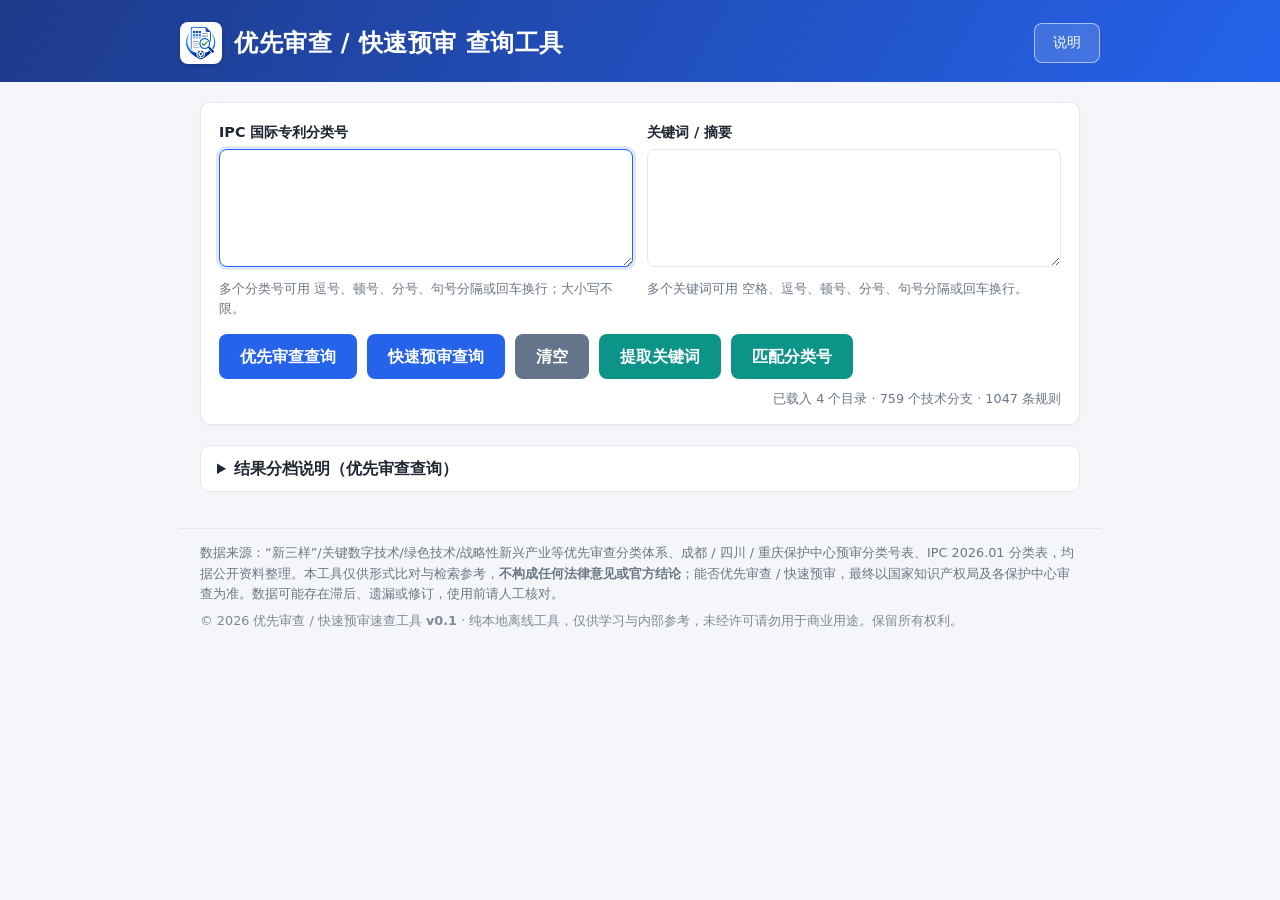
==== 优先审查-快速预审速查.html @ 8c1fa7c7 "v0.1 收尾：重命名入口页 / 重写 README / 去占位与页眉版本号 - 入口页 index.html → 优先审查-快速预审速查.html（双击即用） - 重写 README（当前功能、双击" ====
<!DOCTYPE html>
<html lang="zh-CN">
<head>
<meta charset="UTF-8">
<meta name="viewport" content="width=device-width, initial-scale=1.0">
<title>优先审查-快速预审速查</title>
<link rel="icon" type="image/png" href="assets/logo.png">
<link rel="stylesheet" href="styles.css">
</head>
<body>
<header class="app-header">
  <div class="app-header-row">
    <div class="app-brand">
      <img src="assets/logo.png" alt="工具图标" class="app-logo">
      <h1>优先审查 / 快速预审 查询工具</h1>
    </div>
    <button id="btn-help" class="help-btn" type="button">说明</button>
  </div>
</header>

<main class="container">
  <section class="query-card">
    <div class="field-row">
      <div class="field">
        <label for="ipc">IPC 国际专利分类号</label>
        <textarea id="ipc" class="rect" rows="4" autocomplete="off" autofocus></textarea>
        <div class="hint">多个分类号可用 逗号、顿号、分号、句号分隔或回车换行；大小写不限。</div>
      </div>
      <div class="field">
        <label for="kw">关键词 / 摘要</label>
        <textarea id="kw" class="rect" rows="4" autocomplete="off"></textarea>
        <div class="hint">多个关键词可用 空格、逗号、顿号、分号、句号分隔或回车换行。</div>
      </div>
    </div>
    <div class="actions">
      <button id="btn-search" class="primary">优先审查查询</button>
      <button id="btn-prefiling" class="primary" type="button">快速预审查询</button>
      <button id="btn-clear" class="neutral">清空</button>
      <button id="btn-recog" class="tool" type="button">提取关键词</button>
      <button id="btn-classify" class="tool" type="button">匹配分类号</button>
      <span id="db-stat" class="db-stat"></span>
    </div>
    <div id="kw-chips" class="kw-chips" hidden></div>
  </section>

  <section id="verdict" class="verdict" hidden></section>
  <section id="results" class="results"></section>
  <section id="prefiling" class="prefiling" hidden></section>
  <section id="classify" class="classify" hidden></section>

  <details class="legend">
    <summary>结果分档说明（优先审查查询）</summary>
    <ul>
      <li><span class="tag t-ok">完全命中</span> IPC 与关键词均命中 —— 落入优先审查目录范围。</li>
      <li><span class="tag t-warn">需人工确认</span> IPC 命中，但该条目<b>无关键词限定</b>（如绿色技术目录）——不自动放行，请人工确认。</li>
      <li><span class="tag t-warn">疑似命中</span> IPC 命中，关键词列以「等」结尾且未显式命中 —— 请人工复核。</li>
      <li><span class="tag t-miss">IPC 在范围</span> IPC 落入该分支，但所给关键词未对上 —— 可调整关键词再判。</li>
      <li><span class="tag t-no">未命中</span> 该 IPC 不在任何目录范围内。</li>
    </ul>
  </details>
</main>

<footer class="app-footer">
  <p class="footer-disclaimer">数据来源：“新三样”/关键数字技术/绿色技术/战略性新兴产业等优先审查分类体系、成都 / 四川 / 重庆保护中心预审分类号表、IPC 2026.01 分类表，均据公开资料整理。本工具仅供形式比对与检索参考，<b>不构成任何法律意见或官方结论</b>；能否优先审查 / 快速预审，最终以国家知识产权局及各保护中心审查为准。数据可能存在滞后、遗漏或修订，使用前请人工核对。</p>
  <p class="footer-copyright">© 2026 优先审查 / 快速预审速查工具 <b>v0.1</b> · 纯本地离线工具，仅供学习与内部参考，未经许可请勿用于商业用途。保留所有权利。</p>
</footer>

<!-- 使用说明弹窗 -->
<div id="help-modal" class="modal" hidden>
  <div class="modal-box" role="dialog" aria-modal="true" aria-label="使用说明">
    <button id="help-close" class="modal-close" type="button" aria-label="关闭">×</button>
    <div class="modal-content">
      <h2>使用说明</h2>

      <h3>一、项目说明</h3>
      <p><b>纯本地网页</b>，<b>不联网、不上传数据</b>，判定在本地完成。</p>
      <p>用于专利申请前快速比对两件事：</p>
      <ol>
        <li>技术方案能否走 <b>国家知识产权局「优先审查」</b>；</li>
        <li>能否走 <b>地方保护中心「快速预审」</b>（目前覆盖 成都 / 四川 / 重庆）。</li>
      </ol>
      <blockquote>结论仅供形式比对参考，<b>最终以官方审查为准</b>。</blockquote>

      <h3>二、输入区</h3>
      <ul>
        <li><b>IPC 国际专利分类号</b>：可填一个或多个。多个之间用 <code>空格 / 逗号 / 顿号 / 分号 / 句号 / 回车</code> 分隔；大小写不限（如 <code>B60K6/10</code>、<code>H01M10/0563</code>、<code>G06F40/30</code>）。</li>
        <li><b>关键词 / 摘要</b>：可填关键词，也可直接<b>粘贴一段摘要</b>。多个关键词用 <code>空格 / 逗号 / 顿号 / 分号 / 句号 / 回车</code> 分隔；中文按宽松子串匹配。</li>
      </ul>

      <h3>三、按钮说明</h3>
      <h4>① 优先审查查询（需 IPC + 关键词）</h4>
      <p>判定技术方案是否落入国家优先审查目录（“新三样”、关键数字技术、绿色技术、战略性新兴产业）。<br><b>规则：分类号匹配 且 关键词匹配。</b></p>
      <p>结果分五档：</p>
      <ul>
        <li><b>完全命中</b>：IPC 与关键词均命中，落入优先审查目录范围。</li>
        <li><b>需人工确认</b>：IPC 命中，但该条目无关键词限定（如绿色技术目录）——不自动放行，请人工确认。</li>
        <li><b>疑似命中</b>：IPC 命中，关键词列以“等”结尾且未显式命中——请人工复核。</li>
        <li><b>IPC 在范围</b>：IPC 落入分支，但所给关键词没对上——可调整关键词再判。</li>
        <li><b>未命中</b>：该 IPC 不在任何目录范围内。</li>
      </ul>
      <h4>② 快速预审查询（只需 IPC）</h4>
      <p>按 IPC 小类查 <b>成都 / 四川 / 重庆</b> 三个保护中心的预审受理范围，显示命中的小类及所属产业领域：</p>
      <ul>
        <li><b>成都</b>：生物 / 新材料</li>
        <li><b>四川</b>：新一代信息技术 / 装备制造</li>
        <li><b>重庆</b>：新一代信息技术 / 生物</li>
      </ul>
      <blockquote>注意：本工具<b>只判断分类号是否落入预审受理范围，不代表该方案一定能通过预审</b>。是否可预审，需由代理师结合创造性等实质条件自行判断。</blockquote>
      <h4>③ 清空</h4>
      <p>清空两个输入框与全部查询结果。</p>
      <h4>④ 提取关键词</h4>
      <p>在关键词框粘贴摘要或一段话，从这段话中识别出与<b>优先审查关键词词库</b>对应的关键词，即如果这段话中有词语在关键词词库中，就会以标签显示（可删除非实际技术点的关键词）；确认后点「替换关键词」填回关键词框。</p>
      <h4>⑤ 匹配分类号（由关键词反查 IPC）</h4>
      <p>无分类号时，输入或提取关键词后点此，从优先审查目录<b>反查候选 IPC 分类号</b>，并附<b>官方 IPC 分类表说明</b>，便于识别：</p>
      <ul>
        <li>顶部 <code>全部 / A…H</code> 按钮按 <b>IPC 部（大类）</b> 筛选，括号内为该部候选数量；</li>
        <li><b>点候选号即填入 IPC 框</b>（可多选累加），再去点「优先审查查询」或「快速预审查询」；</li>
        <li><b>2026.01 新分类号提示</b>：目录沿用旧分类号，而 2026.01 版分类表对部分小类做了修订（主要是 <code>H01L</code> 半导体器件整体迁入新设的 <code>H10</code> 系列，例如 <code>H01L31</code> 光伏 → <code>H10F</code>、<code>H01L33</code> 发光 → <code>H10H</code>）。命中这类旧号时，会在该行标出对应的 <b>2026.01 新分类号</b>，便于到专利检索系统中使用。</li>
      </ul>
      <blockquote>反查 IPC 可能出现 IPC 小类词条较多，建议在专利查询网站查询与技术方案类似的专利文件，并复制其 IPC 分类号。</blockquote>

      <h3>四、典型用法</h3>
      <ul>
        <li><b>已知分类号</b>：直接填 IPC（+ 关键词）→ 点「优先审查查询」或「快速预审查询」。</li>
        <li><b>只有技术方案</b>：关键词框粘贴摘要 →「提取关键词」→「替换关键词」→「匹配分类号」→ 点候选号回填 IPC 框 → 优先审查查询 / 快速预审查询。</li>
      </ul>

      <h3>五、注意事项</h3>
      <ul>
        <li>本工具仅作<b>形式比对参考</b>，结论不代表官方意见，最终以国家知识产权局 / 各保护中心审查为准。</li>
        <li>优先审查目录的关键词系人工整理，采用中文宽松子串匹配，可能存在漏判 / 误判，请务必人工复核。</li>
        <li>数据时点：优先审查目录依据各分类体系文件整理；保护中心预审范围依据成都 / 四川 / 重庆官方分类号表；IPC 分类表为 <b>2026.01</b> 版，可能出现无对应分类号的情况。</li>
        <li>全程本地运行，不联网、不上传。</li>
      </ul>
    </div>
  </div>
</div>

<!-- 数据库：_loader 必须最先；各目录数据随后注入 -->
<script src="data/_loader.js"></script>
<script src="data/xinsanyang.js"></script>
<script src="data/shuzi.js"></script>
<script src="data/shuzi_chip.js"></script>
<script src="data/shuzi_quantum.js"></script>
<script src="data/shuzi_iot.js"></script>
<script src="data/shuzi_blockchain.js"></script>
<script src="data/shuzi_iiot.js"></script>
<script src="data/shuzi_metaverse.js"></script>
<script src="data/lvse.js"></script>
<script src="data/zhanlue.js"></script>
<script src="data/zhanlue_1.js"></script>
<script src="data/zhanlue_2.js"></script>
<script src="data/zhanlue_3.js"></script>
<script src="data/zhanlue_4.js"></script>
<!-- 匹配引擎 -->
<script src="match.js"></script>
<!-- 保护中心预审范围数据 -->
<script src="data/prefiling.js"></script>
<!-- IPC 2026.01 旧→新分类号对照 -->
<script src="data/ipc-revision.js"></script>
<!-- UI 逻辑 -->
<script>
(function () {
  'use strict';
  var $ = function (id) { return document.getElementById(id); };

  var CAT_SHORT = {
    xinsanyang: '新三样', shuzi: '关键数字技术', lvse: '绿色技术',
    lvse_appendix: '绿色检索式', zhanlue: '战略性新兴产业'
  };
  var SEC_NAME = {
    A: 'A 人类生活必需', B: 'B 作业；运输', C: 'C 化学；冶金', D: 'D 纺织；造纸',
    E: 'E 固定建筑物', F: 'F 机械工程；照明；加热；武器；爆破', G: 'G 物理', H: 'H 电学'
  };
  var STATUS_META = {
    MATCHED:       { cls: 't-ok',   label: '完全命中' },
    IPC_ONLY_WARN: { cls: 't-warn', label: '需人工确认（无关键词）' },
    KW_OPEN_ENDED: { cls: 't-warn', label: '疑似命中（列表含「等」）' },
    IPC_KW_MISS:   { cls: 't-miss', label: 'IPC 在范围 · 关键词未对上' }
  };

  function esc(s) {
    return String(s == null ? '' : s).replace(/[&<>"]/g, function (c) {
      return { '&': '&amp;', '<': '&lt;', '>': '&gt;', '"': '&quot;' }[c];
    });
  }

  function showDbStat() {
    if (!window.DB || !DB.stats) return;
    var s = DB.stats();
    var loaded = Object.keys(s.byCatalog).length;  // 仅计已含数据的目录
    $('db-stat').textContent = '已载入 ' + loaded + ' 个目录 · ' +
      s.entries + ' 个技术分支 · ' + s.rules + ' 条规则';
  }

  function ruleReasonHtml(res) {
    var r = res.rule, parts = [];
    parts.push('<div class="reason"><span class="k">命中 IPC</span>：<code>' +
      esc(res.matchedPattern) + '</code></div>');
    if (res._ipcs && res._ipcs.length)
      parts.push('<div class="reason"><span class="k">匹配你的 IPC</span>：<code>' +
        res._ipcs.map(esc).join('</code>、<code>') + '</code></div>');
    if (res.status === 'MATCHED') {
      parts.push('<div class="reason"><span class="k">命中关键词</span>：<b>' +
        esc(res.matchedEntryKw) + '</b> ↔ 你的「' + esc(res.matchedQueryKw) + '」</div>');
    } else if (res.status === 'IPC_ONLY_WARN') {
      parts.push('<div class="reason warn">该条目无关键词限定，请人工确认是否确属本分支。</div>');
    } else if (res.status === 'KW_OPEN_ENDED') {
      parts.push('<div class="reason warn">关键词列以「等」结尾、未显式命中：' +
        esc((r.keywords || []).join('、')) + '。请人工复核。</div>');
    } else if (res.status === 'IPC_KW_MISS') {
      parts.push('<div class="reason">本分支关键词：' +
        esc((r.keywords || []).join('、')) + '。可调整关键词后重判。</div>');
    }
    if (r.coverage) parts.push('<div class="reason"><span class="k">覆盖</span>：' + esc(r.coverage) + '</div>');
    if (r.keyword_exclusions && r.keyword_exclusions.length) {
      parts.push('<div class="reason">排除关键词：' + esc(r.keyword_exclusions.join('、')) + '</div>');
    }
    if (r.ipc_exclusions && r.ipc_exclusions.length) {
      parts.push('<div class="reason">排除 IPC：' + esc(r.ipc_exclusions.join('，')) + '</div>');
    }
    return parts.join('');
  }

  function cardHtml(res) {
    var e = res.entry, m = STATUS_META[res.status];
    var src = e.source || {};
    var raw = src.raw_text ? '<details class="raw"><summary>原文</summary><pre>' +
      esc(src.raw_text) + '</pre></details>' : '';
    var pageTxt = src.page ? '<span class="page">PDF p.' + esc(src.page) + '</span>' : '';
    return '<article class="card ' + m.cls + '">' +
      '<div class="card-top">' +
        '<span class="tag ' + m.cls + '">' + m.label + '</span>' +
        '<span class="catalog">' + esc(CAT_SHORT[e.catalog_id] || e.catalog_id) + '</span>' +
        pageTxt +
      '</div>' +
      '<div class="branch"><b>' + esc(e.branch_no || '') + '</b> ' + esc(e.branch_name || '') +
        (e.subsys ? ' <span class="subsys">' + esc(e.subsys) + '</span>' : '') + '</div>' +
      ruleReasonHtml(res) + raw +
    '</article>';
  }

  function groupHtml(title, list, collapsed) {
    if (!list.length) return '';
    var cards = list.map(cardHtml).join('');
    if (collapsed) {
      return '<details class="group"><summary>' + esc(title) + '（' + list.length + '）</summary>' +
        '<div class="card-grid">' + cards + '</div></details>';
    }
    return '<div class="group"><h2>' + esc(title) + '（' + list.length + '）</h2>' +
      '<div class="card-grid">' + cards + '</div></div>';
  }

  function render(out) {
    var V = $('verdict'), R = $('results');
    if (!out.ipcValid) {
      V.hidden = false; V.className = 'verdict v-no';
      V.innerHTML = '请输入有效的 IPC 分类号，例如 <code>B60K6/10</code>、<code>H01M10/0563</code>。';
      R.innerHTML = ''; return;
    }
    var g = { MATCHED: [], IPCONLY: [], OPEN: [], MISS: [] };
    out.results.forEach(function (r) {
      if (r.status === 'MATCHED') g.MATCHED.push(r);
      else if (r.status === 'IPC_ONLY_WARN') g.IPCONLY.push(r);
      else if (r.status === 'KW_OPEN_ENDED') g.OPEN.push(r);
      else g.MISS.push(r);
    });
    var warnN = g.IPCONLY.length + g.OPEN.length;

    // 顶部结论横幅
    V.hidden = false;
    var ipcTxt = out.multi
      ? out.qNorms.map(esc).join('、') + (out.qInvalid.length ? '（忽略无效：' + out.qInvalid.map(esc).join('、') + '）' : '')
      : esc(out.qNorm.norm);
    var kwTxt = out.qKws.length ? esc(out.qKws.join('、')) : '（未填）';
    var head = 'IPC <code>' + ipcTxt + '</code> · 关键词 ' + kwTxt + '<br>';
    if (g.MATCHED.length) {
      V.className = 'verdict v-ok';
      V.innerHTML = head + '✅ <b>落入优先审查目录范围</b>：完全命中 ' + g.MATCHED.length + ' 项' +
        (warnN ? '，另有 ' + warnN + ' 项需确认/疑似。' : '。');
    } else if (warnN) {
      V.className = 'verdict v-warn';
      V.innerHTML = head + '⚠️ <b>需人工确认 / 疑似命中</b> ' + warnN + ' 项，无完全命中（IPC 在范围但关键词未明确对上）。';
    } else if (g.MISS.length) {
      V.className = 'verdict v-miss';
      V.innerHTML = head + 'ℹ️ IPC 落在 ' + g.MISS.length + ' 个分支范围内，但<b>关键词未对上</b>；请调整关键词。';
    } else {
      V.className = 'verdict v-no';
      V.innerHTML = head + '❌ <b>未命中</b>：该 IPC 不在任何优先审查目录范围内。';
    }

    // 有完全命中时，疑似组默认折叠以降噪
    var collapseOpen = g.MATCHED.length > 0;
    R.innerHTML =
      groupHtml('完全命中', g.MATCHED, false) +
      groupHtml('需人工确认（条目无关键词限定）', g.IPCONLY, false) +
      groupHtml('疑似命中（关键词列含「等」，未明确命中）', g.OPEN, collapseOpen) +
      groupHtml('IPC 在范围 · 关键词未对上', g.MISS, true);
  }

  var ORDER = { MATCHED: 0, IPC_ONLY_WARN: 1, KW_OPEN_ENDED: 2, IPC_KW_MISS: 3 };

  function splitIpcLines(s) {
    return String(s || '').split(/[\r\n,，、;；。．\s]+/).map(function (x) { return x.trim(); })
      .filter(function (x) { return x.length > 0; });
  }

  // 多 IPC：逐个 lookup，按 entry+rule 去重，保留最优状态并记录命中的查询码。
  function lookupMulti(ipcStr, kwStr) {
    var toks = splitIpcLines(ipcStr);
    if (toks.length <= 1) return window.Match.lookup(ipcStr, kwStr); // 0 或 1 个 → 原路径

    var valid = [], invalid = [];
    toks.forEach(function (t) {
      var n = window.Match.normalizeIpc(t);
      if (n.valid) { if (valid.indexOf(n.norm) < 0) valid.push(n.norm); }
      else invalid.push(t);
    });

    var seen = {}, merged = [];
    valid.forEach(function (norm) {
      window.Match.lookup(norm, kwStr).results.forEach(function (r) {
        var key = (r.entry.id || r.entry.branch_no) + '#' + r.ruleIndex;
        var prev = seen[key];
        if (!prev) { r._ipcs = [norm]; seen[key] = r; merged.push(r); }
        else if (ORDER[r.status] < ORDER[prev.status]) {
          r._ipcs = prev._ipcs.concat([norm]); seen[key] = r; merged[merged.indexOf(prev)] = r;
        } else if (prev._ipcs.indexOf(norm) < 0) { prev._ipcs.push(norm); }
      });
    });
    merged.sort(function (a, b) { return ORDER[a.status] - ORDER[b.status]; });

    return { multi: true, qNorms: valid, qInvalid: invalid,
             qKws: window.Match.splitKeywords(kwStr),
             ipcValid: valid.length > 0, results: merged };
  }

  // 关键词分词（含句号在内的所有分隔符），用于判断输入是否为整段文字
  function kwTokens(s) {
    return String(s || '').split(/[\r\n,，、;；。．\s]+/).filter(function (x) { return x.length > 0; });
  }
  // 整段文字判断：任一分词长度超过阈值即视为「一大段话」（关键词词条远短于此）
  var PROSE_MAX = 18;
  function looksLikeProse(s) {
    var t = kwTokens(s);
    for (var i = 0; i < t.length; i++) { if (t[i].length > PROSE_MAX) return true; }
    return false;
  }
  // 让句号也能充当分隔符（match.js 的 splitKeywords 不含句号）
  function cleanKw(s) { return String(s || '').replace(/[。．]/g, ' '); }

  function doSearch() {
    $('prefiling').hidden = true; $('prefiling').innerHTML = '';   // 互斥：清空预审范围 / 匹配分类号结果
    $('classify').hidden = true; $('classify').innerHTML = '';
    var kwRaw = $('kw').value;
    if (looksLikeProse(kwRaw)) {
      var V = $('verdict'); V.hidden = false; V.className = 'verdict v-warn';
      V.innerHTML = '检测到整段文字，未拆分为关键词。请先点「提取关键词」，或用 空格、逗号、顿号、分号、句号 手动断开后再查询。';
      $('results').innerHTML = '';
      return;
    }
    render(lookupMulti($('ipc').value, cleanKw(kwRaw)));
  }

  /* ---------------------- 摘要 → 关键词识别（基于目录词库） ---------------------- */
  var VOCAB = null;       // [{term, norm}]，按 norm 长度降序
  var recogTerms = [];    // 当前识别出的关键词（标签）

  function buildVocab() {
    if (VOCAB) return VOCAB;
    var seen = {}, list = [];
    var db = window.DB || { entries: [] };
    for (var e = 0; e < db.entries.length; e++) {
      var rules = db.entries[e].rules || [];
      for (var r = 0; r < rules.length; r++) {
        var kws = rules[r].keywords || [];
        for (var k = 0; k < kws.length; k++) {
          var term = kws[k], norm = window.Match.normKw(term);
          if (!norm || term.length > 16 || seen[norm]) continue; // 跳过过长的拼接式词条
          seen[norm] = true; list.push({ term: term, norm: norm });
        }
      }
    }
    list.sort(function (a, b) { return b.norm.length - a.norm.length; }); // 长词优先
    VOCAB = list; return VOCAB;
  }

  function recognizeKeywords(text) {
    var hay = window.Match.normKw(text);
    if (!hay) return [];
    var vocab = buildVocab(), hits = [];
    for (var i = 0; i < vocab.length; i++) {
      if (hay.indexOf(vocab[i].norm) >= 0) hits.push(vocab[i]); // 已按长词优先
    }
    var kept = [];
    for (var h = 0; h < hits.length; h++) {
      var n = hits[h].norm, sub = false;
      for (var j = 0; j < kept.length; j++) { if (kept[j].norm.indexOf(n) >= 0) { sub = true; break; } }
      if (!sub && n.length >= 2) kept.push(hits[h]); // 抑制被更长词包含的子串 + 至少 2 字
    }
    return kept.map(function (x) { return x.term; });
  }

  function renderChips() {
    var box = $('kw-chips');
    if (!recogTerms.length) { box.hidden = true; box.innerHTML = ''; return; }
    box.hidden = false;
    var chips = recogTerms.map(function (t, idx) {
      return '<span class="chip">' + esc(t) +
        '<button type="button" data-i="' + idx + '" aria-label="移除">×</button></span>';
    }).join('');
    box.innerHTML =
      '<div class="chips-title">识别到 ' + recogTerms.length + ' 个关键词（点击 × 删除不需要的）：</div>' +
      '<div class="chips-wrap">' + chips + '</div>' +
      '<div class="chip-actions">' +
        '<button type="button" id="chip-apply" class="primary">替换关键词（' + recogTerms.length + '）</button>' +
        '<button type="button" id="chip-cancel" class="ghost">取消</button>' +
      '</div>';
  }

  function onRecognize() {
    var terms = recognizeKeywords($('kw').value);
    if (!terms.length) {
      recogTerms = [];
      var box = $('kw-chips'); box.hidden = false;
      box.innerHTML = '<div class="chips-title">未识别到目录内关键词；可用 空格、逗号、顿号、分号、句号 把关键词断开后再查询。</div>';
      return;
    }
    recogTerms = terms; renderChips();
  }

  function onChipsClick(ev) {
    var t = ev.target;
    if (t.id === 'chip-cancel') { recogTerms = []; renderChips(); return; }
    if (t.id === 'chip-apply') { $('kw').value = recogTerms.join(' '); recogTerms = []; renderChips(); return; }
    if (t.tagName === 'BUTTON' && t.getAttribute('data-i') !== null) {
      recogTerms.splice(+t.getAttribute('data-i'), 1); renderChips();
    }
  }

  /* ----------------------- 保护中心快速预审范围 ----------------------- */
  // 按 IPC 小类查 成都/四川/重庆 预审受理范围；只看分类号，不做可专利性判断。
  function prefilingLookup(ipcStr) {
    var toks = splitIpcLines(ipcStr), subs = [], seen = {}, invalid = [], broad = [];
    toks.forEach(function (t) {
      var n = window.Match.normalizeIpc(t);
      if (!n.valid) { invalid.push(t); return; }
      if (!n.subclass) { broad.push(t); return; }                 // 仅到部/大类，无法定位小类
      var s = n.section + n.cls + n.subclass;
      if (!seen[s]) { seen[s] = { sub: s, desc: ((window.PREFILING && window.PREFILING.desc[s]) || ''), raws: [t] }; subs.push(seen[s]); }
      else if (seen[s].raws.indexOf(t) < 0) seen[s].raws.push(t);
    });
    var P = window.PREFILING || { centers: [], scope: {} };
    var centers = P.centers.map(function (c) {
      var sc = P.scope[c.id] || {};
      var hits = subs.filter(function (x) { return sc[x.sub] !== undefined; })
                     .map(function (x) { return { sub: x.sub, desc: x.desc, field: sc[x.sub] }; });
      return { 简称: c.简称, 全称: c.全称, fields: c.fields, hits: hits };
    });
    return { subs: subs, centers: centers, invalid: invalid, broad: broad, hasInput: toks.length > 0 };
  }

  function renderPrefiling(out) {
    var host = $('prefiling'); host.hidden = false;
    if (!out.hasInput) {
      host.innerHTML = '<div class="pf-center-card pf-none"><div class="pf-miss-note">请输入至少一个 IPC 分类号，例如 <code>G06F</code>、<code>A61K</code>、<code>B60K6/10</code>。</div></div>';
      return;
    }
    var subTxt = out.subs.length ? out.subs.map(function (x) { return esc(x.sub); }).join('、') : '（无有效小类）';
    var html = '<h2>保护中心快速预审范围</h2><div class="pf-query">所查小类：' + subTxt + '</div>';
    html += out.centers.map(function (c) {
      var head = '<div class="pf-chead"><b>' + esc(c.简称) + '</b><span class="pf-fields">' + esc(c.fields.join(' / ')) + '</span></div>';
      var body;
      if (c.hits.length) {
        body = '<div class="pf-verdict pf-ok">✅ 命中 ' + c.hits.length + ' / ' + out.subs.length + ' 个分类号</div>' +
          c.hits.map(function (h) {
            return '<div class="pf-hit"><span class="pf-sub">' + esc(h.sub) + '</span>' +
              '<span class="pf-field">' + esc(h.field) + '</span>' +
              '<span class="pf-name">' + esc(h.desc || '') + '</span></div>';
          }).join('');
      } else {
        body = '<div class="pf-verdict pf-none-v">❌ 所查分类号均不在该中心预审范围</div>';
      }
      return '<article class="pf-center-card' + (c.hits.length ? '' : ' pf-none') + '">' + head + body + '</article>';
    }).join('');
    if (out.broad.length)
      html += '<div class="pf-broad">以下输入仅到「部 / 大类」，无法定位小类，请补全到 4 位小类（如 G06 → G06F）：<code>' + out.broad.map(esc).join('</code>、<code>') + '</code></div>';
    if (out.invalid.length)
      html += '<div class="pf-invalid">无法识别的分类号：<code>' + out.invalid.map(esc).join('</code>、<code>') + '</code></div>';
    html += '<div class="pf-footer">提示：以上仅表示该 IPC 小类是否落入各中心<b>预审受理范围</b>，<b>不代表该技术方案一定能通过预审</b>。是否可预审，需由代理师结合创造性等实质条件自行判断。</div>';
    host.innerHTML = html;
  }

  /* ----------------- 匹配分类号：关键词反查 IPC + 官方分类表说明 ----------------- */
  // 用关键词反查优先审查目录数据库，得到候选 IPC 分类号 + 命中分支。
  function classifyByKeywords(kwStr) {
    var qKws = window.Match.splitKeywords(cleanKw(kwStr));
    var out = { qKws: qKws, candidates: [], byCatalog: {}, branchN: 0, hasKw: qKws.length > 0, prose: looksLikeProse(kwStr) };
    if (!qKws.length || out.prose) return out;
    var db = window.DB || { entries: [] }, seenIpc = {};
    for (var e = 0; e < db.entries.length; e++) {
      var entry = db.entries[e], rules = entry.rules || [];
      for (var r = 0; r < rules.length; r++) {
        var rule = rules[r], rkws = rule.keywords || [];
        if (!rkws.length) continue;                       // ipc_only / 无关键词分支跳过
        var hitR = null;
        for (var i = 0; i < qKws.length && !hitR; i++)
          for (var j = 0; j < rkws.length; j++)
            if (window.Match.kwMatch(qKws[i], rkws[j])) { hitR = rkws[j]; break; }
        if (!hitR) continue;
        var pats = rule.ipc_patterns || [];
        for (var k = 0; k < pats.length; k++) { if (!seenIpc[pats[k]]) { seenIpc[pats[k]] = true; out.candidates.push(pats[k]); } }
        var cat = entry.catalog_id || '?';
        (out.byCatalog[cat] = out.byCatalog[cat] || []).push({ branch_no: entry.branch_no, branch_name: entry.branch_name, subsys: entry.subsys, matchedRuleKw: hitR, ipc_patterns: pats });
        out.branchN++;
      }
    }
    out.candidates.sort();
    return out;
  }

  // 官方 IPC 分类表（data/ipc-2026-01-*.js）：按需懒加载，首次用到才注入约 8.8MB
  function buildIpcDict() {
    if (window.IPC_DICT) return;
    var d = {}, parts = ['A','B','C','D','E','F','G','H'];
    for (var p = 0; p < parts.length; p++) {
      var a = window['IPC_DATA_' + parts[p]];
      if (a) for (var i = 0; i < a.length; i++) d[a[i].code] = a[i].name;
    }
    window.IPC_DICT = d;
  }
  function ensureIpcDict(cb) {
    if (window.IPC_DICT) return cb();
    if (window.IPC_DATA_A) { buildIpcDict(); return cb(); }
    var parts = ['A','B','C','D','E','F','G','H'], left = parts.length;
    parts.forEach(function (p) {
      var s = document.createElement('script');
      s.src = 'data/ipc-2026-01-' + p + '.js';
      s.onload = s.onerror = function () { if (--left === 0) { buildIpcDict(); cb(); } };
      document.head.appendChild(s);
    });
  }
  // 通配/层级回退：精确码 → 主组 /00 → 小类
  function ipcDescOf(pat) {
    var d = window.IPC_DICT; if (!d) return '';
    var c = String(pat).replace(/\*$/, '').toUpperCase();
    return d[c] || d[c + '/00'] || d[c.replace(/\d+\/?\d*$/, '')] || '';
  }
  // 旧→新分类号对照（2026.01）：按 旧大组 → 旧小类 回退，返回新小类数组或 null
  function revLookup(pat) {
    var R = window.IPC_REVISION; if (!R) return null;
    var c = String(pat).replace(/\*$/, '').toUpperCase();
    var grp = c.replace(/\/.*$/, '');                          // H01L31/0747 → H01L31；H01L → H01L
    var sub = (c.match(/^[A-H]\d{2}[A-Z]/) || [''])[0];        // → H01L
    return R[grp] || R[sub] || null;
  }
  // 取类名首段（去掉注释/分号/方括号后缀），并截断，供新分类号简注
  function ipcShort(nm) {
    if (!nm) return '';
    var t = String(nm).split(/注释|注[:：]|\[|<br/)[0].split(/[；;。]/)[0].trim();
    return t.length > 34 ? t.slice(0, 34) + '…' : t;
  }

  function renderClassify(out) {
    var host = $('classify'); host.hidden = false;
    if (!out.hasKw) { host.innerHTML = '<div class="cm-empty">请先在「关键词 / 摘要」框输入或「提取关键词」，再点「匹配分类号」。</div>'; return; }
    if (out.prose) { host.innerHTML = '<div class="cm-empty cm-warn">检测到整段文字，请先点「提取关键词」整理为关键词后，再匹配分类号。</div>'; return; }
    if (!out.candidates.length) { host.innerHTML = '<h2>匹配分类号</h2><div class="cm-empty">未根据关键词匹配到目录内分类号；可调整关键词，或直接在 IPC 框填写分类号。</div>'; return; }
    var SECS = ['A', 'B', 'C', 'D', 'E', 'F', 'G', 'H'], bySec = {};
    out.candidates.forEach(function (p) { var s = p.charAt(0).toUpperCase(); (bySec[s] = bySec[s] || []).push(p); });
    var secBtns = '<button type="button" class="cm-sec cm-sec-on" data-sec="ALL" title="全部分类号">全部（' + out.candidates.length + '）</button>' +
      SECS.map(function (s) {
        var n = (bySec[s] || []).length;
        return '<button type="button" class="cm-sec" data-sec="' + s + '"' +
          (n ? '' : ' disabled') + ' title="' + esc(SEC_NAME[s] || s) + '">' + s + '（' + n + '）</button>';
      }).join('');
    var cands = out.candidates.map(function (p) {
      var s = p.charAt(0).toUpperCase();
      var d = ipcDescOf(p), rev = revLookup(p), body;
      if (rev && rev.length) {                                   // 旧号已迁入 2026.01 新小类
        var revHtml = rev.map(function (ns) {
          var nm = ipcShort(ipcDescOf(ns));
          return '<code class="cm-new">' + esc(ns) + '</code>' + (nm ? '<span class="cm-newname">' + esc(nm) + '</span>' : '');
        }).join('、');
        body = (d ? '<span class="cm-desc">' + esc(d) + '</span>' : '') +
          '<span class="cm-rev">2026.01 新分类号：' + revHtml + '</span>';
      } else {
        body = '<span class="cm-desc">' + esc(d || '（分类表无对应条目）') + '</span>';
      }
      return '<div class="cm-cand" data-sec="' + s + '">' +
        '<button type="button" class="cm-chip" data-ipc="' + esc(p) + '">' + esc(p) + '</button>' + body + '</div>';
    }).join('');
    var html = '<h2>匹配分类号（' + out.candidates.length + ' 个候选）</h2>' +
      '<div class="cm-hint">命中关键词：' + esc(out.qKws.join('、')) + '。可选大类（部）筛选，点候选分类号填入 IPC 框，再点「优先审查查询」或「快速预审查询」；说明取自官方 IPC 分类表，供识别参考。</div>' +
      '<div class="cm-secs">' + secBtns + '</div>' +
      '<div class="cm-cands">' + cands + '</div>';
    var groups = Object.keys(out.byCatalog).map(function (cat) {
      var rows = out.byCatalog[cat].map(function (b) {
        return '<div class="cm-branch"><b>' + esc(b.branch_no || '') + '</b> ' + esc(b.branch_name || '') +
          (b.subsys ? ' <span class="subsys">' + esc(b.subsys) + '</span>' : '') +
          ' <span class="cm-mk">命中「' + esc(b.matchedRuleKw) + '」</span>' +
          '<div class="cm-codes">' + (b.ipc_patterns || []).map(function (p) { return '<code>' + esc(p) + '</code>'; }).join(' ') + '</div></div>';
      }).join('');
      return '<details class="cm-group"><summary>' + esc(CAT_SHORT[cat] || cat) + '（' + out.byCatalog[cat].length + ' 个分支）</summary>' + rows + '</details>';
    }).join('');
    html += '<div class="cm-detail-h">优先审查目录命中分支（' + out.branchN + '）</div>' + groups;
    host.innerHTML = html;
  }

  function onClassify() {
    $('verdict').hidden = true; $('verdict').innerHTML = ''; $('results').innerHTML = '';   // 互斥
    $('prefiling').hidden = true; $('prefiling').innerHTML = '';
    var res = classifyByKeywords($('kw').value), host = $('classify'); host.hidden = false;
    if (!res.hasKw || res.prose || !res.candidates.length) { renderClassify(res); return; }
    host.innerHTML = '<h2>匹配分类号</h2><div class="cm-empty">正在加载 IPC 分类表…</div>';
    ensureIpcDict(function () { renderClassify(res); });
  }

  function onClassifyClick(ev) {
    var t = ev.target;
    if (t.classList && t.classList.contains('cm-sec') && !t.disabled) {   // 全部 / 选大类（部）筛选
      var sec = t.getAttribute('data-sec'), host = $('classify');
      Array.prototype.forEach.call(host.querySelectorAll('.cm-sec'), function (b) { b.classList.toggle('cm-sec-on', b.getAttribute('data-sec') === sec); });
      Array.prototype.forEach.call(host.querySelectorAll('.cm-cand'), function (c) { c.hidden = (sec !== 'ALL' && c.getAttribute('data-sec') !== sec); });
      return;
    }
    if (t.classList && t.classList.contains('cm-chip')) {
      var code = t.getAttribute('data-ipc'), box = $('ipc'), cur = box.value.trim();
      if (splitIpcLines(cur).indexOf(code) < 0) box.value = cur ? (cur + '\n' + code) : code;
      t.classList.add('cm-chip-added'); box.focus();
    }
  }

  function init() {
    showDbStat();
    if (window.Match && Match.selfTest) Match.selfTest();
    $('btn-search').addEventListener('click', doSearch);
    $('btn-prefiling').addEventListener('click', function () {
      $('verdict').hidden = true; $('verdict').innerHTML = ''; $('results').innerHTML = '';  // 互斥：清空优先审查结果
      $('classify').hidden = true; $('classify').innerHTML = '';
      renderPrefiling(prefilingLookup($('ipc').value));
    });
    $('btn-classify').addEventListener('click', onClassify);
    $('classify').addEventListener('click', onClassifyClick);
    $('btn-clear').addEventListener('click', function () {
      $('ipc').value = ''; $('kw').value = '';
      $('verdict').hidden = true; $('results').innerHTML = ''; $('ipc').focus();
      $('prefiling').hidden = true; $('prefiling').innerHTML = '';
      $('classify').hidden = true; $('classify').innerHTML = '';
      recogTerms = []; $('kw-chips').hidden = true; $('kw-chips').innerHTML = '';
    });
    $('btn-recog').addEventListener('click', onRecognize);
    $('kw-chips').addEventListener('click', onChipsClick);

    // 使用说明弹窗
    var helpModal = $('help-modal');
    function closeHelp() { helpModal.hidden = true; }
    $('btn-help').addEventListener('click', function () { helpModal.hidden = false; });
    $('help-close').addEventListener('click', closeHelp);
    helpModal.addEventListener('click', function (ev) { if (ev.target === helpModal) closeHelp(); });
    document.addEventListener('keydown', function (ev) { if (ev.key === 'Escape' && !helpModal.hidden) closeHelp(); });
  }

  if (document.readyState === 'loading') document.addEventListener('DOMContentLoaded', init);
  else init();
})();
</script>
</body>
</html>
---- styles.css ----
/* 专利优先审查查找工具 —— 样式 */
:root {
  --bg: #f4f6f9;
  --card: #ffffff;
  --ink: #1f2733;
  --muted: #6b7785;
  --line: #e3e8ef;
  --brand: #2563eb;
  --brand-d: #1d4ed8;
  --ok: #16a34a;       --ok-bg: #ecfdf3;   --ok-line: #bbf7d0;
  --warn: #b45309;     --warn-bg: #fffbeb; --warn-line: #fde68a;
  --miss: #475569;     --miss-bg: #f1f5f9; --miss-line: #cbd5e1;
  --no: #dc2626;       --no-bg: #fef2f2;   --no-line: #fecaca;
  --radius: 10px;
}
* { box-sizing: border-box; }
body {
  margin: 0; background: var(--bg); color: var(--ink);
  font-family: "Segoe UI", "Microsoft YaHei", system-ui, -apple-system, sans-serif;
  line-height: 1.6;
}
code { font-family: "Cascadia Code", Consolas, monospace; background: #eef2f7;
  padding: 1px 5px; border-radius: 4px; font-size: .92em; color: var(--brand-d); }

.app-header {
  background: linear-gradient(120deg, #1e3a8a, #2563eb);
  color: #fff; padding: 22px 20px 18px;
}
.app-header h1 { margin: 0; font-size: 1.5rem; letter-spacing: .5px; }
.app-header-row { max-width: 920px; margin: 0 auto; display: flex; align-items: center; justify-content: space-between; gap: 12px; }
.app-brand { display: flex; align-items: center; gap: 12px; min-width: 0; }
.app-logo { height: 42px; width: 42px; flex: none; border-radius: 8px; background: #fff; box-shadow: 0 1px 4px rgba(0,0,0,.2); }
.help-btn { flex: none; font: inherit; cursor: pointer; color: #fff; background: rgba(255,255,255,.14);
  border: 1px solid rgba(255,255,255,.55); border-radius: 8px; padding: 7px 18px; font-size: .9rem;
  transition: background .15s; }
.help-btn:hover { background: rgba(255,255,255,.28); }
.subtitle { margin: 0; opacity: .94; font-size: .92rem; }
.subtitle b { color: #fde68a; }

.container { max-width: 920px; margin: 0 auto; padding: 20px; }

.query-card {
  background: var(--card); border: 1px solid var(--line);
  border-radius: var(--radius); padding: 18px 18px 14px;
  box-shadow: 0 1px 3px rgba(16,24,40,.04);
}
.field { margin-bottom: 14px; }
.field label { display: block; font-weight: 600; font-size: .9rem; margin-bottom: 5px; }
.field input {
  width: 100%; padding: 10px 12px; font-size: 1rem;
  border: 1px solid var(--line); border-radius: 8px; outline: none;
  transition: border-color .15s, box-shadow .15s;
}
.field input:focus { border-color: var(--brand); box-shadow: 0 0 0 3px rgba(37,99,235,.15); }
.hint { color: var(--muted); font-size: .8rem; margin-top: 4px; }

/* 两列查询区 + 矩形文本框 */
.field-row { display: grid; grid-template-columns: 1fr 1fr; gap: 14px; align-items: start; }
.field-row .field { margin-bottom: 14px; }
.opt { font-weight: 400; color: var(--muted); font-size: .82em; margin-left: 4px; }
.field textarea.rect {
  width: 100%; padding: 10px 12px; font-size: 1rem;
  font-family: inherit; line-height: 1.5;
  border: 1px solid var(--line); border-radius: 8px; outline: none;
  resize: vertical; min-height: 84px;
  transition: border-color .15s, box-shadow .15s;
}
.field textarea.rect:focus { border-color: var(--brand); box-shadow: 0 0 0 3px rgba(37,99,235,.15); }

/* 识别关键词结果框（独立框，显示在查询区下方） */
.kw-chips { margin: 14px 0 0; padding: 12px 14px; border: 1px solid var(--line);
  border-radius: 8px; background: #f8fafc; }
.kw-chips .chips-title { font-size: .85rem; color: var(--muted); margin-bottom: 8px; }
.kw-chips .chips-wrap { display: flex; flex-wrap: wrap; gap: 6px; }
.kw-chips .chip { display: inline-flex; align-items: center; gap: 6px; font-size: .85rem;
  padding: 3px 6px 3px 10px; background: #fff; border: 1px solid var(--line);
  border-radius: 16px; color: var(--ink); }
.kw-chips .chip button { border: 0; background: transparent; padding: 0 2px; line-height: 1;
  cursor: pointer; color: var(--muted); font-size: 1rem; }
.kw-chips .chip button:hover { color: var(--no); }
.kw-chips .chip-actions { display: flex; gap: 8px; margin-top: 10px; }
.kw-chips .chip-actions button { font-size: .82rem; padding: 4px 10px; }

.actions { display: flex; align-items: center; gap: 10px; flex-wrap: wrap; }
button { font: inherit; cursor: pointer; border-radius: 8px; padding: 9px 20px; border: 1px solid transparent; }
button.primary { background: var(--brand); color: #fff; font-weight: 600; }
button.primary:hover { background: var(--brand-d); }
button.ghost { background: #fff; border-color: var(--line); color: var(--ink); }
button.ghost:hover { background: #f8fafc; }
button.tool { background: #0d9488; color: #fff; font-weight: 600; }     /* 提取关键词 / 匹配分类号（同色） */
button.tool:hover { background: #0f766e; }
button.neutral { background: #64748b; color: #fff; font-weight: 600; }  /* 清空 */
button.neutral:hover { background: #475569; }
.db-stat { color: var(--muted); font-size: .8rem; margin-left: auto; }

/* 结论横幅 */
.verdict {
  margin: 18px 0 6px; padding: 14px 16px; border-radius: var(--radius);
  border: 1px solid var(--line); font-size: 1rem;
}
.verdict code { background: rgba(255,255,255,.6); }
.v-ok   { background: var(--ok-bg);   border-color: var(--ok-line);   color: #14532d; }
.v-warn { background: var(--warn-bg); border-color: var(--warn-line); color: #7c2d12; }
.v-miss { background: var(--miss-bg); border-color: var(--miss-line); color: #1e293b; }
.v-no   { background: var(--no-bg);   border-color: var(--no-line);   color: #7f1d1d; }

/* 结果分组 */
.group { margin-top: 16px; }
.group > h2 { font-size: 1rem; margin: 0 0 10px; padding-left: 8px; border-left: 3px solid var(--brand); }
details.group > summary { cursor: pointer; font-weight: 600; padding: 8px 0; color: var(--miss); }
.card-grid { display: grid; gap: 10px; }

/* 结果卡片 */
.card {
  background: var(--card); border: 1px solid var(--line); border-left-width: 4px;
  border-radius: 8px; padding: 12px 14px;
}
.card.t-ok   { border-left-color: var(--ok); }
.card.t-warn { border-left-color: var(--warn); }
.card.t-miss { border-left-color: var(--miss); }
.card-top { display: flex; align-items: center; gap: 8px; flex-wrap: wrap; margin-bottom: 6px; }
.catalog { font-size: .8rem; color: var(--muted); background: #f1f5f9; padding: 1px 8px; border-radius: 20px; }
.page { font-size: .76rem; color: var(--muted); margin-left: auto; }
.branch { font-size: 1.02rem; margin-bottom: 6px; }
.branch b { color: var(--brand-d); margin-right: 4px; }
.subsys { font-size: .74rem; color: var(--muted); background: #eef2f7; padding: 1px 7px; border-radius: 20px; margin-left: 4px; }
.reason { font-size: .9rem; color: #374151; }
.reason .k { color: var(--muted); }
.reason.warn { color: var(--warn); }
.raw { margin-top: 6px; }
.raw summary { cursor: pointer; font-size: .82rem; color: var(--muted); }
.raw pre { white-space: pre-wrap; background: #f8fafc; border: 1px solid var(--line);
  border-radius: 6px; padding: 8px; font-size: .82rem; margin: 6px 0 0; }

/* 标签 */
.tag { font-size: .76rem; font-weight: 600; padding: 2px 9px; border-radius: 20px; border: 1px solid; }
.tag.t-ok   { color: var(--ok);   background: var(--ok-bg);   border-color: var(--ok-line); }
.tag.t-warn { color: var(--warn); background: var(--warn-bg); border-color: var(--warn-line); }
.tag.t-miss { color: var(--miss); background: var(--miss-bg); border-color: var(--miss-line); }
.tag.t-no   { color: var(--no);   background: var(--no-bg);   border-color: var(--no-line); }

/* 图例 */
.legend { margin-top: 20px; background: var(--card); border: 1px solid var(--line);
  border-radius: var(--radius); padding: 10px 16px; }
.legend summary { cursor: pointer; font-weight: 600; }
.legend ul { margin: 10px 0 4px; padding-left: 4px; list-style: none; }
.legend li { margin: 7px 0; font-size: .9rem; }
.legend .tag { margin-right: 6px; }

.app-footer { max-width: 920px; margin: 16px auto 30px; padding: 14px 20px 0; border-top: 1px solid var(--line); }
.app-footer p { color: var(--muted); font-size: .8rem; line-height: 1.6; margin: 0; }
.app-footer .footer-copyright { margin-top: 6px; opacity: .85; }

/* 保护中心快速预审范围（每中心一张卡） */
.prefiling { margin-top: 18px; }
.prefiling > h2 { font-size: 1rem; margin: 0 0 6px; padding-left: 8px; border-left: 3px solid var(--brand); }
.pf-query { font-size: .85rem; color: var(--muted); margin: 0 0 10px; }
.pf-center-card { background: var(--card); border: 1px solid var(--line); border-left: 4px solid var(--ok);
  border-radius: 8px; padding: 12px 14px; margin-bottom: 10px; }
.pf-center-card.pf-none { border-left-color: var(--miss); }
.pf-chead { display: flex; align-items: baseline; gap: 8px; margin-bottom: 8px; }
.pf-chead b { font-size: 1.05rem; }
.pf-fields { font-size: .8rem; color: var(--muted); }
.pf-verdict { font-size: .9rem; font-weight: 600; margin-bottom: 8px; }
.pf-verdict.pf-ok { color: var(--ok); }
.pf-verdict.pf-none-v { color: var(--miss); font-weight: 500; }
.pf-hit { display: flex; align-items: baseline; gap: 8px; flex-wrap: wrap; font-size: .9rem; margin: 5px 0; padding-left: 4px; }
.pf-sub { font-weight: 700; color: var(--brand-d); font-family: "Cascadia Code", Consolas, monospace; }
.pf-field { font-size: .76rem; color: var(--ok); background: var(--ok-bg); border: 1px solid var(--ok-line); padding: 1px 8px; border-radius: 20px; }
.pf-name { color: #374151; flex: 1 1 100%; padding-left: 2px; }
.pf-broad { font-size: .86rem; color: var(--warn); margin: 8px 0 0; }
.pf-invalid { font-size: .86rem; color: var(--no); margin: 6px 0 0; }
.pf-footer { margin-top: 12px; padding: 10px 12px; border-radius: 8px; background: var(--warn-bg);
  border: 1px solid var(--warn-line); color: #7c2d12; font-size: .85rem; line-height: 1.5; }

/* 匹配分类号（关键词反查 IPC + 官方分类表说明） */
.classify { margin-top: 18px; }
.classify > h2 { font-size: 1rem; margin: 0 0 6px; padding-left: 8px; border-left: 3px solid var(--brand); }
.cm-hint { font-size: .85rem; color: var(--muted); margin: 0 0 10px; line-height: 1.5; }
.cm-secs { display: flex; flex-wrap: wrap; gap: 6px; margin: 0 0 12px; }
.cm-sec { font: inherit; font-size: .82rem; cursor: pointer; padding: 3px 11px; border-radius: 6px;
  border: 1px solid var(--line); background: #fff; color: var(--ink); transition: border-color .12s, background .12s; }
.cm-sec:hover:not(:disabled) { border-color: var(--brand); }
.cm-sec-on { background: var(--brand); border-color: var(--brand); color: #fff; }
.cm-sec:disabled { color: var(--muted); background: #f1f5f9; cursor: default; opacity: .6; }
.cm-cands { display: flex; flex-direction: column; gap: 6px; margin-bottom: 14px; }
.cm-cand { display: flex; align-items: baseline; gap: 10px; flex-wrap: wrap; }
.cm-cand[hidden] { display: none; }   /* 覆盖 .cm-cand 的 display:flex，使大类筛选生效 */
.cm-chip { font: inherit; font-family: "Cascadia Code", Consolas, monospace; font-size: .85rem;
  cursor: pointer; padding: 3px 12px; border-radius: 16px; border: 1px solid var(--brand);
  background: #eff4ff; color: var(--brand-d); white-space: nowrap; transition: background .12s, color .12s; }
.cm-chip:hover { background: var(--brand); color: #fff; }
.cm-chip-added { background: var(--ok-bg); border-color: var(--ok-line); color: var(--ok); }
.cm-desc { font-size: .9rem; color: #374151; flex: 1 1 60%; }
.cm-rev { flex: 1 1 100%; font-size: .85rem; color: var(--warn); margin-top: 2px; }
.cm-rev .cm-new { color: var(--brand-d); background: #eff4ff; border: 1px solid var(--brand); padding: 0 5px; border-radius: 4px; margin: 0 3px 0 2px; }
.cm-rev .cm-newname { color: var(--muted); font-size: .92em; margin-right: 6px; }
.cm-detail-h { font-size: .9rem; font-weight: 600; color: var(--miss); margin: 4px 0 8px; padding-left: 8px; border-left: 3px solid var(--line); }
.cm-group { background: var(--card); border: 1px solid var(--line); border-radius: 8px; padding: 6px 14px; margin-bottom: 8px; }
.cm-group > summary { cursor: pointer; font-weight: 600; padding: 6px 0; }
.cm-branch { font-size: .9rem; padding: 7px 0; border-top: 1px dashed var(--line); }
.cm-branch b { color: var(--brand-d); margin-right: 4px; }
.cm-mk { font-size: .76rem; color: var(--ok); background: var(--ok-bg); border: 1px solid var(--ok-line); padding: 1px 8px; border-radius: 20px; margin-left: 4px; }
.cm-codes { margin-top: 4px; }
.cm-codes code { margin-right: 4px; }
.cm-empty { color: var(--muted); font-size: .9rem; padding: 10px 0; }
.cm-empty.cm-warn { color: var(--warn); }

/* 使用说明弹窗 */
.modal { position: fixed; inset: 0; z-index: 100; display: flex; align-items: flex-start; justify-content: center;
  padding: 48px 16px; background: rgba(16,24,40,.5); overflow: auto; }
.modal[hidden] { display: none; }   /* 覆盖 display:flex，使隐藏生效 */
.modal-box { position: relative; background: var(--card); width: 100%; max-width: 760px;
  border-radius: 12px; box-shadow: 0 12px 40px rgba(16,24,40,.28); padding: 22px 30px 28px;
  max-height: calc(100vh - 96px); overflow: auto; }
.modal-close { position: absolute; top: 8px; right: 12px; border: 0; background: transparent;
  font-size: 1.7rem; line-height: 1; color: var(--muted); cursor: pointer; padding: 2px 8px; border-radius: 6px; }
.modal-close:hover { color: var(--ink); background: #f1f5f9; }
.modal-content h2 { margin: 0 0 12px; font-size: 1.3rem; }
.modal-content h3 { margin: 20px 0 8px; font-size: 1.05rem; padding-left: 8px; border-left: 3px solid var(--brand); }
.modal-content h4 { margin: 14px 0 4px; font-size: .98rem; color: var(--brand-d); }
.modal-content p { margin: 6px 0; }
.modal-content ul, .modal-content ol { margin: 6px 0; padding-left: 22px; }
.modal-content li { margin: 4px 0; }
.modal-content blockquote { margin: 8px 0; padding: 8px 12px; background: var(--warn-bg);
  border: 1px solid var(--warn-line); border-radius: 8px; color: #7c2d12; }
.modal-content code { font-family: "Cascadia Code", Consolas, monospace; background: #eef2f7;
  padding: 1px 5px; border-radius: 4px; font-size: .9em; color: var(--brand-d); }

@media (max-width: 560px) {
  .db-stat { margin-left: 0; width: 100%; }
  .field-row { grid-template-columns: 1fr; gap: 0; }
  .modal-box { padding: 18px 18px 22px; }
}
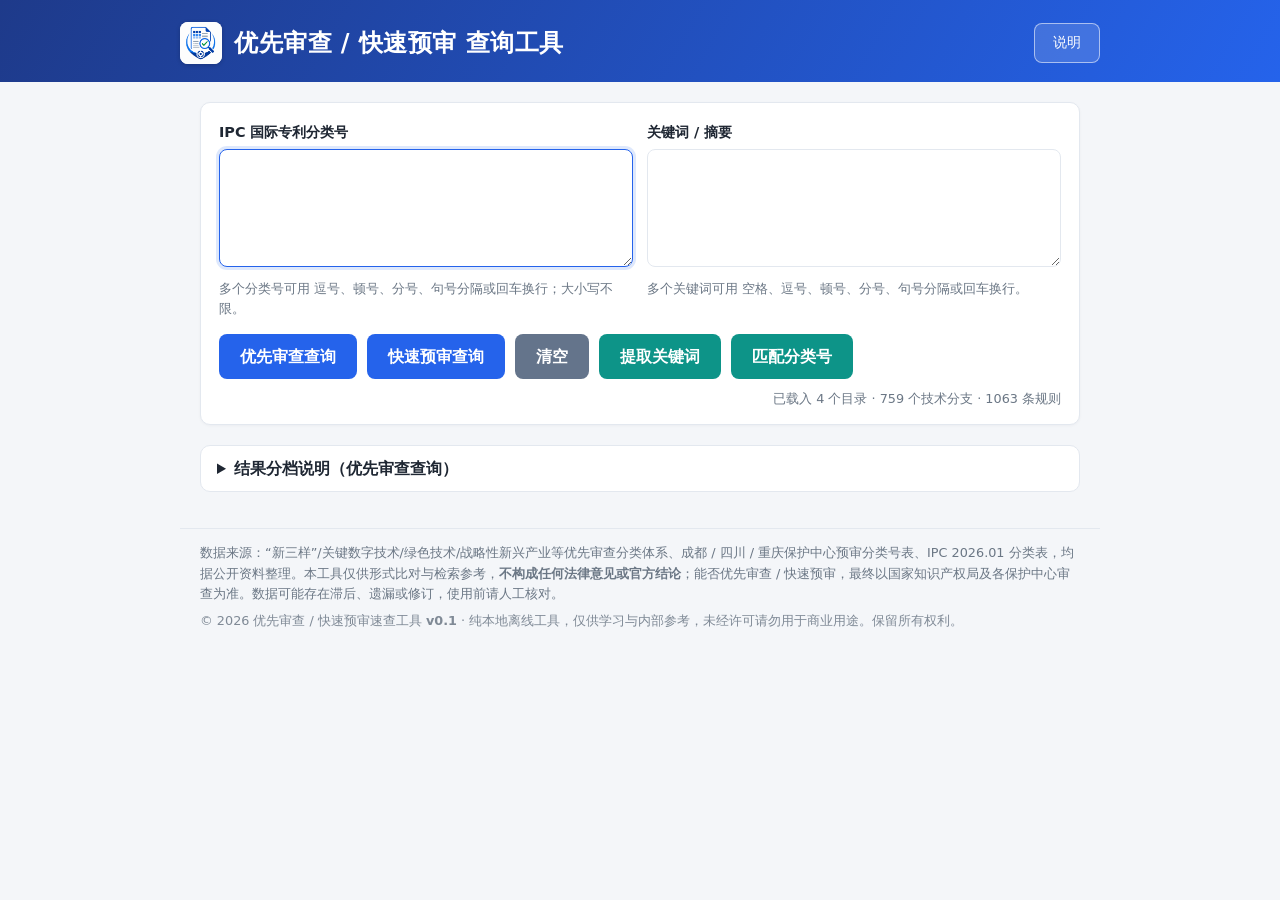
==== commit e75f28f1: "新增 IPC_BROAD_WARN：小类通配命中降级为「需人工确认」 大组匹配下，小类/大类通配 pattern（F24F*、G21C* 等）原本完全失效； 现改为「降级命中」而非丢弃：  - 新增 " ====
--- a/优先审查-快速预审速查.html
+++ b/优先审查-快速预审速查.html
@@ -55,6 +55,7 @@
       <li><span class="tag t-warn">需人工确认</span> IPC 命中，但该条目<b>无关键词限定</b>（如绿色技术目录）——不自动放行，请人工确认。</li>
       <li><span class="tag t-warn">疑似命中</span> IPC 命中，关键词列以「等」结尾且未显式命中 —— 请人工复核。</li>
       <li><span class="tag t-miss">IPC 在范围</span> IPC 落入该分支，但所给关键词未对上 —— 可调整关键词再判。</li>
+      <li><span class="tag t-miss">需人工确认</span> IPC 仅匹配到分支的<b>小类级</b>范围（未精确到大组），命中偏宽 —— 请人工确认。</li>
       <li><span class="tag t-no">未命中</span> 该 IPC 不在任何目录范围内。</li>
     </ul>
   </details>
@@ -166,17 +167,18 @@
 
   var CAT_SHORT = {
     xinsanyang: '新三样', shuzi: '关键数字技术', lvse: '绿色技术',
-    lvse_appendix: '绿色检索式', zhanlue: '战略性新兴产业'
+    zhanlue: '战略性新兴产业'
   };
   var SEC_NAME = {
     A: 'A 人类生活必需', B: 'B 作业；运输', C: 'C 化学；冶金', D: 'D 纺织；造纸',
     E: 'E 固定建筑物', F: 'F 机械工程；照明；加热；武器；爆破', G: 'G 物理', H: 'H 电学'
   };
   var STATUS_META = {
-    MATCHED:       { cls: 't-ok',   label: '完全命中' },
-    IPC_ONLY_WARN: { cls: 't-warn', label: '需人工确认（无关键词）' },
-    KW_OPEN_ENDED: { cls: 't-warn', label: '疑似命中（列表含「等」）' },
-    IPC_KW_MISS:   { cls: 't-miss', label: 'IPC 在范围 · 关键词未对上' }
+    MATCHED:        { cls: 't-ok',   label: '完全命中' },
+    IPC_ONLY_WARN:  { cls: 't-warn', label: '需人工确认（无关键词）' },
+    KW_OPEN_ENDED:  { cls: 't-warn', label: '疑似命中（列表含「等」）' },
+    IPC_KW_MISS:    { cls: 't-miss', label: 'IPC 在范围 · 关键词未对上' },
+    IPC_BROAD_WARN: { cls: 't-miss', label: '需人工确认（IPC 仅小类级匹配）' }
   };
 
   function esc(s) {
@@ -211,6 +213,9 @@
     } else if (res.status === 'IPC_KW_MISS') {
       parts.push('<div class="reason">本分支关键词：' +
         esc((r.keywords || []).join('、')) + '。可调整关键词后重判。</div>');
+    } else if (res.status === 'IPC_BROAD_WARN') {
+      parts.push('<div class="reason warn">该 IPC 仅匹配到本分支的<b>小类级</b>范围（<code>' +
+        esc(res.matchedPattern) + '</code>，未精确到大组），命中偏宽泛，请人工确认是否确属本分支。</div>');
     }
     if (r.coverage) parts.push('<div class="reason"><span class="k">覆盖</span>：' + esc(r.coverage) + '</div>');
     if (r.keyword_exclusions && r.keyword_exclusions.length) {
@@ -258,11 +263,12 @@
       V.innerHTML = '请输入有效的 IPC 分类号，例如 <code>B60K6/10</code>、<code>H01M10/0563</code>。';
       R.innerHTML = ''; return;
     }
-    var g = { MATCHED: [], IPCONLY: [], OPEN: [], MISS: [] };
+    var g = { MATCHED: [], IPCONLY: [], OPEN: [], MISS: [], BROAD: [] };
     out.results.forEach(function (r) {
       if (r.status === 'MATCHED') g.MATCHED.push(r);
       else if (r.status === 'IPC_ONLY_WARN') g.IPCONLY.push(r);
       else if (r.status === 'KW_OPEN_ENDED') g.OPEN.push(r);
+      else if (r.status === 'IPC_BROAD_WARN') g.BROAD.push(r);
       else g.MISS.push(r);
     });
     var warnN = g.IPCONLY.length + g.OPEN.length;
@@ -284,6 +290,9 @@
     } else if (g.MISS.length) {
       V.className = 'verdict v-miss';
       V.innerHTML = head + 'ℹ️ IPC 落在 ' + g.MISS.length + ' 个分支范围内，但<b>关键词未对上</b>；请调整关键词。';
+    } else if (g.BROAD.length) {
+      V.className = 'verdict v-miss';
+      V.innerHTML = head + 'ℹ️ 仅<b>小类级</b>匹配到 ' + g.BROAD.length + ' 个分支（IPC 未精确到大组、命中偏宽），请人工确认。';
     } else {
       V.className = 'verdict v-no';
       V.innerHTML = head + '❌ <b>未命中</b>：该 IPC 不在任何优先审查目录范围内。';
@@ -295,10 +304,11 @@
       groupHtml('完全命中', g.MATCHED, false) +
       groupHtml('需人工确认（条目无关键词限定）', g.IPCONLY, false) +
       groupHtml('疑似命中（关键词列含「等」，未明确命中）', g.OPEN, collapseOpen) +
-      groupHtml('IPC 在范围 · 关键词未对上', g.MISS, true);
-  }
-
-  var ORDER = { MATCHED: 0, IPC_ONLY_WARN: 1, KW_OPEN_ENDED: 2, IPC_KW_MISS: 3 };
+      groupHtml('IPC 在范围 · 关键词未对上', g.MISS, true) +
+      groupHtml('需人工确认（IPC 仅小类级匹配，偏宽）', g.BROAD, true);
+  }
+
+  var ORDER = { MATCHED: 0, IPC_ONLY_WARN: 1, KW_OPEN_ENDED: 2, IPC_KW_MISS: 3, IPC_BROAD_WARN: 4 };
 
   function splitIpcLines(s) {
     return String(s || '').split(/[\r\n,，、;；。．\s]+/).map(function (x) { return x.trim(); })
@@ -328,7 +338,11 @@
         } else if (prev._ipcs.indexOf(norm) < 0) { prev._ipcs.push(norm); }
       });
     });
-    merged.sort(function (a, b) { return ORDER[a.status] - ORDER[b.status]; });
+    merged.sort(function (a, b) {
+      var s = ORDER[a.status] - ORDER[b.status];
+      if (s) return s;
+      return (b.score || 0) - (a.score || 0);   // 同状态：命中强度高者靠前
+    });
 
     return { multi: true, qNorms: valid, qInvalid: invalid,
              qKws: window.Match.splitKeywords(kwStr),
@@ -366,18 +380,47 @@
   var VOCAB = null;       // [{term, norm}]，按 norm 长度降序
   var recogTerms = [];    // 当前识别出的关键词（标签）
 
+  // 长短语（>16 字的拼接式词条）切分为可命中的子术语。
+  // 目录里大量关键词是「A；B、C等其他D；E」式的长描述，整段几乎不可能在摘要中
+  // 原样出现；切成子术语后，藏在其中的「数字程控交换机」「光纤制造」等才能被识别。
+  var PHRASE_SEP = /[、；;，,。．\/\s]+/;
+  // 切分后剔除的纯结构/评价泛词（单独成词无技术指向，作标签即噪音）
+  var PHRASE_STOP = {
+    '制造':1,'服务':1,'设备':1,'系统':1,'技术':1,'生产':1,'应用':1,'装置':1,'产品':1,
+    '材料':1,'其他':1,'各类':1,'相关':1,'制品':1,'平台':1,'领域':1,'方面':1,'多种':1,
+    '系列':1,'质量':1,'性能':1,'精度':1,'效率':1,'成本':1
+  };
+  function splitPhrase(term) {
+    var out = [];
+    term.split(PHRASE_SEP).forEach(function (seg) {
+      // 去开放式「等…」列举概括尾，但用否定前瞻保护「等离子/等价/等温」等含「等」的术语
+      seg = seg.replace(/等(?!离子|价|式|高|温|压|效|当)[^]*$/, '');
+      var norm = window.Match.normKw(seg);
+      if (norm.length >= 2 && norm.length <= 12 && !PHRASE_STOP[norm])
+        out.push({ term: seg.trim() || norm, norm: norm });
+    });
+    return out;
+  }
+
   function buildVocab() {
     if (VOCAB) return VOCAB;
     var seen = {}, list = [];
     var db = window.DB || { entries: [] };
+    function add(term, norm) {
+      if (!norm || seen[norm]) return;
+      seen[norm] = true; list.push({ term: term, norm: norm });
+    }
     for (var e = 0; e < db.entries.length; e++) {
       var rules = db.entries[e].rules || [];
       for (var r = 0; r < rules.length; r++) {
         var kws = rules[r].keywords || [];
         for (var k = 0; k < kws.length; k++) {
-          var term = kws[k], norm = window.Match.normKw(term);
-          if (!norm || term.length > 16 || seen[norm]) continue; // 跳过过长的拼接式词条
-          seen[norm] = true; list.push({ term: term, norm: norm });
+          var term = kws[k];
+          if (term.length > 16) {                          // 长短语：切分后逐子术语入库
+            splitPhrase(term).forEach(function (p) { add(p.term, p.norm); });
+          } else {
+            add(term, window.Match.normKw(term));           // 短词条：整条入库（同原逻辑）
+          }
         }
       }
     }
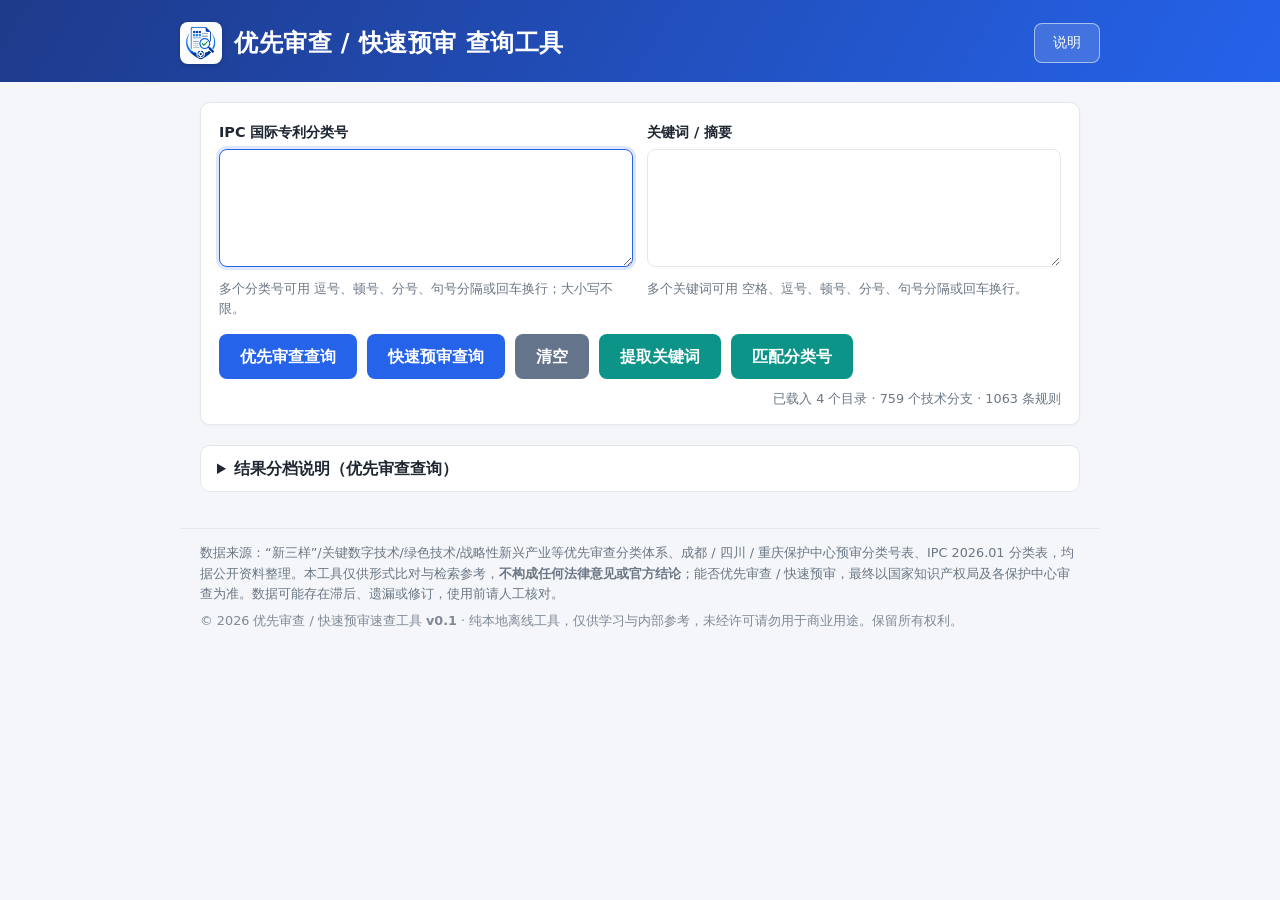
==== commit ac1ece05: "使用说明：补充 IPC 匹配粒度（优先审查大组 / 快速预审小类） - ① 优先审查：IPC 按「大组」匹配（F24F11/52→F24F11，忽略小组）；   小类/大类通配降级为「需人工确认」。 " ====
--- a/优先审查-快速预审速查.html
+++ b/优先审查-快速预审速查.html
@@ -91,16 +91,18 @@
       <h3>三、按钮说明</h3>
       <h4>① 优先审查查询（需 IPC + 关键词）</h4>
       <p>判定技术方案是否落入国家优先审查目录（“新三样”、关键数字技术、绿色技术、战略性新兴产业）。<br><b>规则：分类号匹配 且 关键词匹配。</b></p>
-      <p>结果分五档：</p>
+      <p><b>IPC 匹配到「大组」</b>：如 <code>F24F11/52</code> 按大组 <code>F24F11</code> 比对，忽略 <code>/52</code> 小组；同一大组的不同小组也算命中。仅小类 / 大类级通配（如 <code>F24F*</code>）不作精确命中，降级为「需人工确认」。</p>
+      <p>结果分六档：</p>
       <ul>
         <li><b>完全命中</b>：IPC 与关键词均命中，落入优先审查目录范围。</li>
         <li><b>需人工确认</b>：IPC 命中，但该条目无关键词限定（如绿色技术目录）——不自动放行，请人工确认。</li>
         <li><b>疑似命中</b>：IPC 命中，关键词列以“等”结尾且未显式命中——请人工复核。</li>
         <li><b>IPC 在范围</b>：IPC 落入分支，但所给关键词没对上——可调整关键词再判。</li>
+        <li><b>需人工确认（IPC 仅小类级）</b>：IPC 仅匹配到分支的小类范围（未精确到大组），命中偏宽——请人工确认，结果排在最后。</li>
         <li><b>未命中</b>：该 IPC 不在任何目录范围内。</li>
       </ul>
       <h4>② 快速预审查询（只需 IPC）</h4>
-      <p>按 IPC 小类查 <b>成都 / 四川 / 重庆</b> 三个保护中心的预审受理范围，显示命中的小类及所属产业领域：</p>
+      <p><b>IPC 匹配到「小类」</b>（忽略大组、小组）：如 <code>F24F11/52</code> 按小类 <code>F24F</code> 比对。查 <b>成都 / 四川 / 重庆</b> 三个保护中心的预审受理范围，显示命中的小类及所属产业领域：</p>
       <ul>
         <li><b>成都</b>：生物 / 新材料</li>
         <li><b>四川</b>：新一代信息技术 / 装备制造</li>
